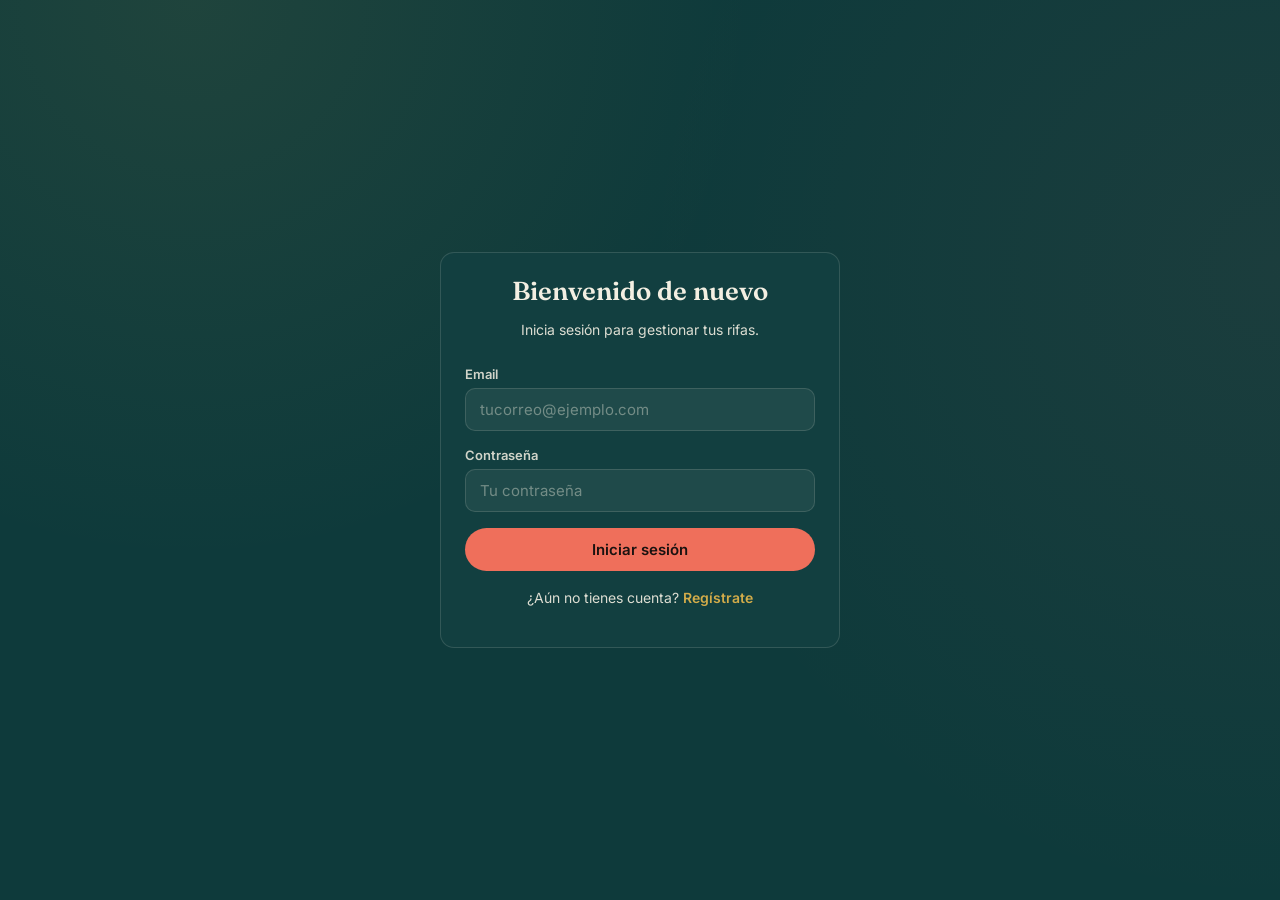
==== dashboard.html @ a3537979 "Add files via upload" ====
<!DOCTYPE html>
<html lang="es">
<head>
<meta charset="UTF-8">
<meta name="viewport" content="width=device-width, initial-scale=1.0">
<title>Mis rifas | RifaMaster</title>
<link rel="preconnect" href="https://fonts.googleapis.com">
<link href="https://fonts.googleapis.com/css2?family=Fraunces:wght@500;600;700&family=Inter:wght@400;500;600;700&family=IBM+Plex+Mono:wght@400;500&display=swap" rel="stylesheet">
<link rel="stylesheet" href="css/style.css">
</head>
<body>

<nav class="nav">
  <a href="dashboard.html" class="nav__brand"><span class="dot">●</span> RifaMaster</a>
  <div class="nav__links">
    <span id="userName" style="opacity:.7; font-size:14px;"></span>
    <a href="#" id="logoutBtn" class="btn btn--ghost btn--sm">Cerrar sesión</a>
  </div>
</nav>

<main class="container">
  <div class="dash-header">
    <div>
      <h2 style="margin-bottom:2px;">Mis rifas</h2>
      <p style="margin:0; font-size:14px;">Crea, publica y gestiona tus sorteos.</p>
    </div>
    <a href="raffle-form.html" class="btn btn--primary">+ Nueva rifa</a>
  </div>

  <div id="content"><p class="spinner-text">Cargando tus rifas...</p></div>
</main>

<script src="js/api.js"></script>
<script>
Auth.requireAuthOrRedirect();
document.getElementById("userName").textContent = Auth.getUser()?.name || "";

document.getElementById("logoutBtn").addEventListener("click", (e) => {
  e.preventDefault();
  Auth.clear();
  window.location.href = "login.html";
});

const statusLabel = { draft: "Borrador", published: "Publicada", closed: "Ventas cerradas", drawn: "Sorteada" };

async function loadRaffles() {
  const content = document.getElementById("content");
  try {
    const { raffles } = await api("/raffles/mine", { auth: true });

    if (raffles.length === 0) {
      content.innerHTML = `
        <div class="empty-state">
          <h3>Aún no tienes rifas</h3>
          <p>Crea la primera y comparte el link con tus participantes.</p>
          <a href="raffle-form.html" class="btn btn--primary" style="margin-top:10px;">Crear mi primera rifa</a>
        </div>`;
      return;
    }

    content.innerHTML = `<div class="raffle-grid">${raffles.map(r => `
      <a class="raffle-card" href="raffle-admin.html?id=${r.id}">
        <div class="raffle-card__banner" style="${r.bannerUrl ? `background-image:url('${r.bannerUrl}')` : ""}"></div>
        <div class="raffle-card__body">
          <span class="badge badge--${r.status}">${statusLabel[r.status]}</span>
          <h3>${r.title}</h3>
          <div class="meta">${r.ticketCount} números · ${formatMoney(r.pricePerTicket, r.currency)} c/u</div>
          <p style="font-size:13px; margin:0;">🏆 ${r.prize}</p>
        </div>
      </a>
    `).join("")}</div>`;
  } catch (err) {
    showError(content, err.message);
  }
}

loadRaffles();
</script>
</body>
</html>
---- css/style.css ----
/* =========================================================
   RifaMaster — Design tokens
   Tema "Noche de sorteo": fondo verde-noche profundo,
   acentos dorado (número ganador) y coral (acción),
   tickets sobre "papel" de boleto con borde perforado.
   ========================================================= */
:root {
  --bg: #0e3a3b;
  --bg-soft: #124746;
  --panel: #123f40;
  --gold: #e8b84b;
  --gold-dim: #b8913a;
  --coral: #ef6f5b;
  --coral-dim: #d65c49;
  --paper: #fbf7ee;
  --ink: #10231f;
  --ink-soft: #3c4f49;
  --cream: #f3efe2;
  --line: rgba(243, 239, 226, 0.14);
  --ok: #6fbf8b;
  --danger: #e8574b;

  --font-display: "Fraunces", "Georgia", serif;
  --font-body: "Inter", -apple-system, sans-serif;
  --font-mono: "IBM Plex Mono", monospace;

  --radius: 14px;
  --shadow: 0 20px 50px -20px rgba(0, 0, 0, 0.5);
}

* { box-sizing: border-box; }

html, body {
  margin: 0;
  padding: 0;
  background: var(--bg);
  color: var(--cream);
  font-family: var(--font-body);
  -webkit-font-smoothing: antialiased;
}

body {
  background-image:
    radial-gradient(circle at 15% 0%, rgba(232, 184, 75, 0.08), transparent 40%),
    radial-gradient(circle at 100% 30%, rgba(239, 111, 91, 0.06), transparent 45%);
  min-height: 100vh;
}

a { color: inherit; }

h1, h2, h3, h4 {
  font-family: var(--font-display);
  font-weight: 600;
  line-height: 1.1;
  margin: 0 0 0.4em;
}

p { line-height: 1.6; color: var(--cream); opacity: 0.9; }

.container {
  max-width: 1080px;
  margin: 0 auto;
  padding: 0 24px;
}

/* ---------- Nav ---------- */
.nav {
  display: flex;
  align-items: center;
  justify-content: space-between;
  padding: 22px 24px;
  max-width: 1080px;
  margin: 0 auto;
}
.nav__brand {
  font-family: var(--font-display);
  font-size: 22px;
  font-weight: 700;
  letter-spacing: 0.3px;
  text-decoration: none;
  display: flex;
  align-items: center;
  gap: 8px;
}
.nav__brand .dot { color: var(--gold); }
.nav__links { display: flex; gap: 18px; align-items: center; }
.nav__links a { text-decoration: none; font-size: 14px; opacity: 0.85; }
.nav__links a:hover { opacity: 1; }

/* ---------- Buttons ---------- */
.btn {
  display: inline-flex;
  align-items: center;
  justify-content: center;
  gap: 8px;
  font-family: var(--font-body);
  font-weight: 600;
  font-size: 15px;
  padding: 12px 22px;
  border-radius: 999px;
  border: none;
  cursor: pointer;
  text-decoration: none;
  transition: transform 0.15s ease, box-shadow 0.15s ease;
}
.btn:hover { transform: translateY(-1px); }
.btn:focus-visible { outline: 2px solid var(--gold); outline-offset: 2px; }
.btn--primary { background: var(--coral); color: #1a1210; }
.btn--primary:hover { background: var(--coral-dim); }
.btn--gold { background: var(--gold); color: #1a1508; }
.btn--gold:hover { background: var(--gold-dim); }
.btn--ghost { background: transparent; color: var(--cream); border: 1px solid var(--line); }
.btn--ghost:hover { border-color: var(--gold); }
.btn--danger { background: transparent; color: var(--danger); border: 1px solid rgba(232, 87, 75, 0.4); }
.btn--sm { padding: 8px 16px; font-size: 13px; }
.btn:disabled { opacity: 0.45; cursor: not-allowed; transform: none; }

/* ---------- Hero ---------- */
.hero {
  padding: 60px 24px 40px;
  text-align: center;
}
.hero__eyebrow {
  font-family: var(--font-mono);
  font-size: 13px;
  letter-spacing: 2px;
  text-transform: uppercase;
  color: var(--gold);
}
.hero h1 {
  font-size: clamp(36px, 6vw, 60px);
  max-width: 780px;
  margin: 12px auto 18px;
}
.hero p.lead {
  max-width: 560px;
  margin: 0 auto 28px;
  font-size: 17px;
}
.hero__cta { display: flex; gap: 14px; justify-content: center; flex-wrap: wrap; }

/* ---------- Ticket stub (signature element) ---------- */
.ticket-stub {
  position: relative;
  background: var(--paper);
  color: var(--ink);
  border-radius: 10px;
  padding: 22px;
  box-shadow: var(--shadow);
}
.ticket-stub::before,
.ticket-stub::after {
  content: "";
  position: absolute;
  top: 50%;
  width: 20px;
  height: 20px;
  background: var(--bg);
  border-radius: 50%;
  transform: translateY(-50%);
}
.ticket-stub::before { left: -10px; }
.ticket-stub::after { right: -10px; }
.ticket-stub .perforation {
  position: absolute;
  top: 0;
  bottom: 0;
  left: 74%;
  border-left: 2px dashed rgba(16, 35, 31, 0.25);
}

/* ---------- Feature grid ---------- */
.features {
  display: grid;
  grid-template-columns: repeat(auto-fit, minmax(220px, 1fr));
  gap: 18px;
  padding: 40px 0;
}
.feature {
  background: var(--panel);
  border: 1px solid var(--line);
  border-radius: var(--radius);
  padding: 24px;
}
.feature__num {
  font-family: var(--font-mono);
  color: var(--gold);
  font-size: 13px;
}
.feature h3 { font-size: 19px; margin-top: 10px; }
.feature p { font-size: 14px; margin: 0; }

/* ---------- Steps ---------- */
.steps {
  counter-reset: step;
  display: grid;
  gap: 14px;
  padding: 20px 0 50px;
}
.step {
  display: flex;
  gap: 16px;
  align-items: flex-start;
  padding: 16px 0;
  border-bottom: 1px solid var(--line);
}
.step:last-child { border-bottom: none; }
.step__num {
  font-family: var(--font-mono);
  color: var(--gold);
  font-size: 20px;
  min-width: 34px;
}

/* ---------- Cards / panels ---------- */
.card {
  background: var(--panel);
  border: 1px solid var(--line);
  border-radius: var(--radius);
  padding: 24px;
}
.card + .card { margin-top: 16px; }

/* ---------- Forms ---------- */
.field { margin-bottom: 16px; }
.field label {
  display: block;
  font-size: 13px;
  font-weight: 600;
  margin-bottom: 6px;
  color: var(--cream);
  opacity: 0.85;
}
.field input,
.field textarea,
.field select {
  width: 100%;
  padding: 11px 14px;
  border-radius: 10px;
  border: 1px solid var(--line);
  background: rgba(251, 247, 238, 0.06);
  color: var(--cream);
  font-family: var(--font-body);
  font-size: 15px;
}
.field input::placeholder, .field textarea::placeholder { color: rgba(243,239,226,0.4); }
.field input:focus, .field textarea:focus, .field select:focus {
  outline: none;
  border-color: var(--gold);
}
.field-row { display: grid; grid-template-columns: 1fr 1fr; gap: 14px; }
.hint { font-size: 12px; opacity: 0.6; margin-top: 4px; }
.error-box {
  background: rgba(232, 87, 75, 0.12);
  border: 1px solid rgba(232, 87, 75, 0.4);
  color: #ffb4ab;
  padding: 12px 16px;
  border-radius: 10px;
  font-size: 14px;
  margin-bottom: 16px;
}
.success-box {
  background: rgba(111, 191, 139, 0.12);
  border: 1px solid rgba(111, 191, 139, 0.4);
  color: var(--ok);
  padding: 12px 16px;
  border-radius: 10px;
  font-size: 14px;
  margin-bottom: 16px;
}

/* ---------- Auth pages ---------- */
.auth-wrap {
  min-height: 100vh;
  display: flex;
  align-items: center;
  justify-content: center;
  padding: 24px;
}
.auth-card { width: 100%; max-width: 400px; }
.auth-card h1 { font-size: 26px; text-align: center; }
.auth-card p.sub { text-align: center; font-size: 14px; margin-bottom: 24px; }
.auth-switch { text-align: center; font-size: 14px; margin-top: 16px; }
.auth-switch a { color: var(--gold); text-decoration: none; font-weight: 600; }

/* ---------- Dashboard ---------- */
.dash-header {
  display: flex;
  justify-content: space-between;
  align-items: center;
  padding: 30px 0;
  flex-wrap: wrap;
  gap: 12px;
}
.raffle-grid {
  display: grid;
  grid-template-columns: repeat(auto-fill, minmax(260px, 1fr));
  gap: 20px;
  padding-bottom: 60px;
}
.raffle-card {
  position: relative;
  background: var(--paper);
  color: var(--ink);
  border-radius: 12px;
  overflow: hidden;
  box-shadow: var(--shadow);
  text-decoration: none;
  display: block;
}
.raffle-card__banner {
  height: 110px;
  background-size: cover;
  background-position: center;
  background-color: var(--bg-soft);
}
.raffle-card__body { padding: 18px; }
.raffle-card h3 { font-size: 18px; margin-bottom: 4px; }
.raffle-card .meta { font-size: 13px; color: var(--ink-soft); margin-bottom: 10px; }
.badge {
  display: inline-block;
  font-family: var(--font-mono);
  font-size: 11px;
  letter-spacing: 0.5px;
  text-transform: uppercase;
  padding: 4px 10px;
  border-radius: 999px;
  font-weight: 600;
}
.badge--draft { background: rgba(60,79,73,0.15); color: var(--ink-soft); }
.badge--published { background: rgba(111,191,139,0.18); color: #2f7a4f; }
.badge--closed { background: rgba(232,184,75,0.2); color: var(--gold-dim); }
.badge--drawn { background: rgba(239,111,91,0.2); color: var(--coral-dim); }
.empty-state {
  text-align: center;
  padding: 60px 20px;
  border: 1px dashed var(--line);
  border-radius: var(--radius);
}

/* ---------- Ticket grid (public raffle page) ---------- */
.ticket-grid {
  display: grid;
  grid-template-columns: repeat(auto-fill, minmax(56px, 1fr));
  gap: 8px;
  margin: 24px 0;
}
.ticket-cell {
  font-family: var(--font-mono);
  font-size: 14px;
  text-align: center;
  padding: 10px 4px;
  border-radius: 8px;
  border: 1px solid var(--line);
  background: rgba(251, 247, 238, 0.05);
  cursor: pointer;
  transition: transform 0.1s ease;
}
.ticket-cell:hover { transform: scale(1.05); }
.ticket-cell.available { color: var(--cream); }
.ticket-cell.reserved { background: rgba(232, 184, 75, 0.25); color: var(--gold); cursor: not-allowed; }
.ticket-cell.confirmed { background: rgba(232, 87, 75, 0.25); color: var(--coral); cursor: not-allowed; }
.ticket-cell.winner { background: var(--gold); color: #1a1508; cursor: default; font-weight: 700; }
.legend { display: flex; gap: 18px; flex-wrap: wrap; font-size: 13px; margin-bottom: 10px; }
.legend span { display: inline-flex; align-items: center; gap: 6px; }
.legend i { width: 12px; height: 12px; border-radius: 3px; display: inline-block; }

/* ---------- Modal ---------- */
.modal-backdrop {
  position: fixed; inset: 0;
  background: rgba(6, 20, 20, 0.7);
  display: flex; align-items: center; justify-content: center;
  padding: 20px;
  z-index: 50;
}
.modal {
  background: var(--panel);
  border: 1px solid var(--line);
  border-radius: var(--radius);
  padding: 26px;
  width: 100%;
  max-width: 420px;
}

/* ---------- Table ---------- */
table.tickets-table { width: 100%; border-collapse: collapse; font-size: 14px; }
table.tickets-table th, table.tickets-table td {
  text-align: left;
  padding: 10px 8px;
  border-bottom: 1px solid var(--line);
}
table.tickets-table th { font-family: var(--font-mono); font-size: 12px; opacity: 0.7; text-transform: uppercase; }
.filters { display: flex; gap: 8px; margin-bottom: 16px; flex-wrap: wrap; }
.filters button {
  font-family: var(--font-mono);
  font-size: 12px;
  padding: 6px 12px;
  border-radius: 999px;
  border: 1px solid var(--line);
  background: transparent;
  color: var(--cream);
  cursor: pointer;
}
.filters button.active { background: var(--gold); color: #1a1508; border-color: var(--gold); }

/* ---------- Payment methods list ---------- */
.pm-list { display: grid; gap: 8px; margin: 10px 0 20px; }
.pm-item {
  display: flex;
  justify-content: space-between;
  align-items: center;
  background: rgba(251,247,238,0.05);
  border: 1px solid var(--line);
  border-radius: 10px;
  padding: 10px 14px;
  font-size: 14px;
}
.pm-item .pm-type { font-family: var(--font-mono); font-size: 12px; color: var(--gold); text-transform: uppercase; }

footer.site-footer {
  text-align: center;
  padding: 40px 24px;
  font-size: 13px;
  opacity: 0.6;
}

.spinner-text { font-family: var(--font-mono); font-size: 13px; opacity: 0.7; }

@media (max-width: 640px) {
  .field-row { grid-template-columns: 1fr; }
  .dash-header { flex-direction: column; align-items: flex-start; }
}
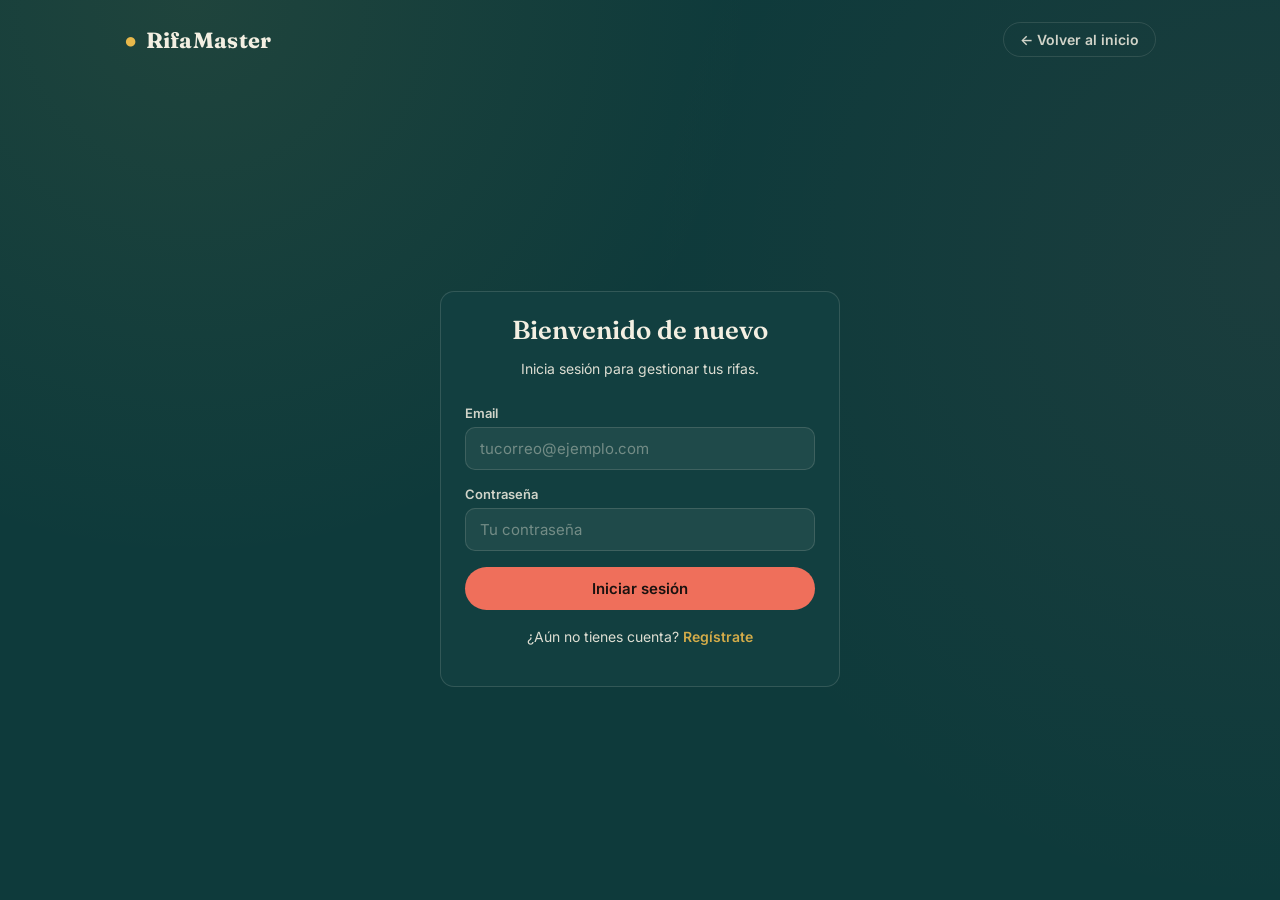
==== commit 40a5f13b: "Add files via upload" ====
--- a/dashboard.html
+++ b/dashboard.html
@@ -59,16 +59,34 @@
     }
 
     content.innerHTML = `<div class="raffle-grid">${raffles.map(r => `
-      <a class="raffle-card" href="raffle-admin.html?id=${r.id}">
-        <div class="raffle-card__banner" style="${r.bannerUrl ? `background-image:url('${r.bannerUrl}')` : ""}"></div>
-        <div class="raffle-card__body">
-          <span class="badge badge--${r.status}">${statusLabel[r.status]}</span>
-          <h3>${r.title}</h3>
-          <div class="meta">${r.ticketCount} números · ${formatMoney(r.pricePerTicket, r.currency)} c/u</div>
-          <p style="font-size:13px; margin:0;">🏆 ${r.prize}</p>
-        </div>
-      </a>
+      <div class="raffle-card" style="position:relative;">
+        <button class="btn btn--danger btn--sm delete-raffle" data-id="${r.id}" data-title="${r.title}" title="Eliminar rifa" style="position:absolute; top:10px; right:10px; z-index:2; background:rgba(16,35,31,.75); color:#ffb4ab; border-color:rgba(232,87,75,.5);">✕</button>
+        <a href="raffle-admin.html?id=${r.id}" style="text-decoration:none; color:inherit; display:block;">
+          <div class="raffle-card__banner" style="${r.bannerUrl ? `background-image:url('${r.bannerUrl}')` : ""}"></div>
+          <div class="raffle-card__body">
+            <span class="badge badge--${r.status}">${statusLabel[r.status]}</span>
+            <h3>${r.title}</h3>
+            <div class="meta">${r.ticketCount} números · ${formatMoney(r.pricePerTicket, r.currency)} c/u</div>
+            <p style="font-size:13px; margin:0;">🏆 ${r.prize}</p>
+          </div>
+        </a>
+      </div>
     `).join("")}</div>`;
+
+    document.querySelectorAll(".delete-raffle").forEach((btn) => {
+      btn.addEventListener("click", async (e) => {
+        e.preventDefault();
+        e.stopPropagation();
+        const title = btn.dataset.title;
+        if (!confirm(`¿Eliminar la rifa "${title}"? Esto borrará también todos sus tickets y no se puede deshacer.`)) return;
+        try {
+          await api(`/raffles/mine/${btn.dataset.id}`, { method: "DELETE", auth: true });
+          loadRaffles();
+        } catch (err) {
+          alert(err.message);
+        }
+      });
+    });
   } catch (err) {
     showError(content, err.message);
   }
--- a/css/style.css
+++ b/css/style.css
@@ -271,7 +271,7 @@
 
 /* ---------- Auth pages ---------- */
 .auth-wrap {
-  min-height: 100vh;
+  min-height: calc(100vh - 80px);
   display: flex;
   align-items: center;
   justify-content: center;
